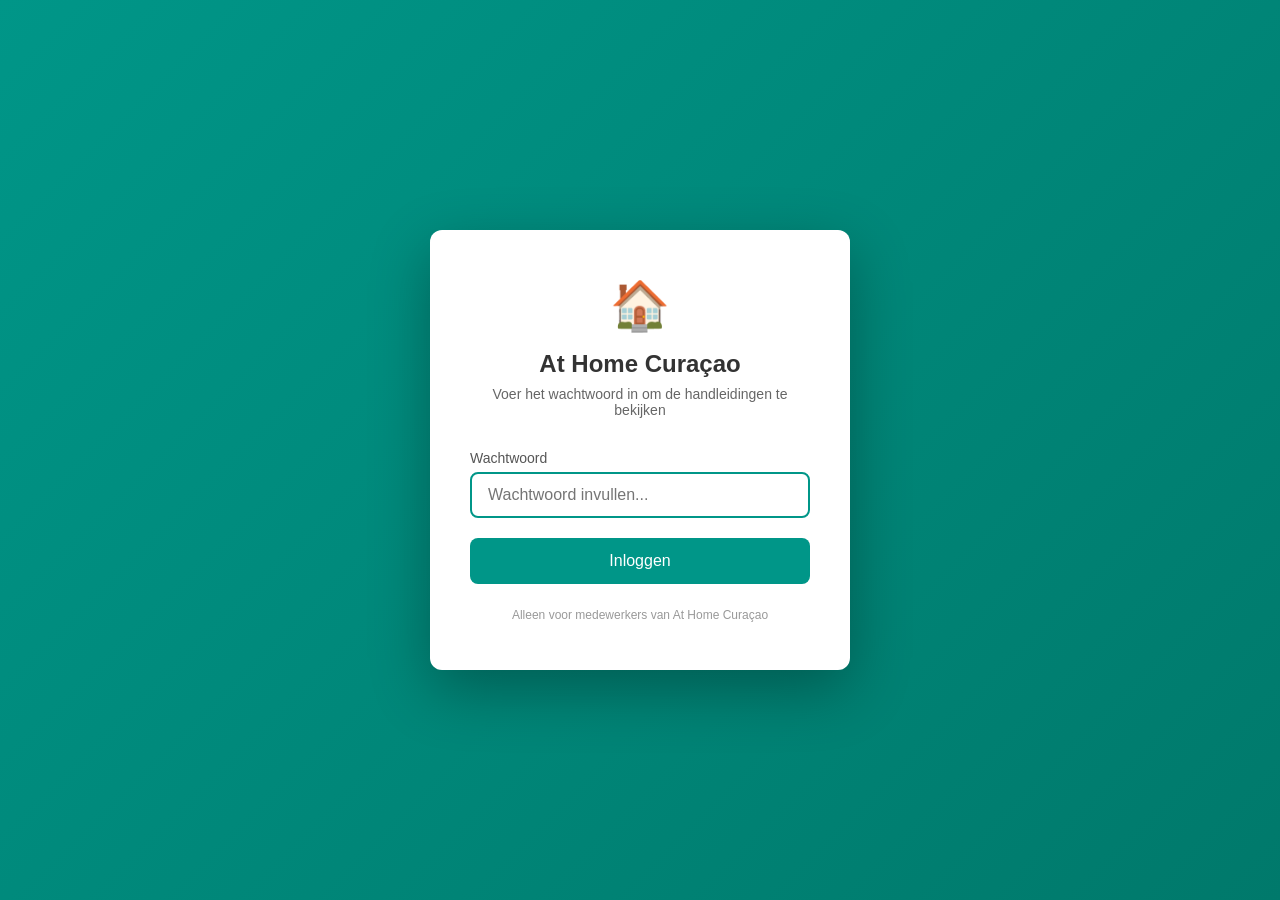
==== docs/login/index.html @ 905f3cb6 "Handleidingen At Home Curaçao - WordPress & Perfectview CRM - 25 pagina's met 68 screenshots - WordP" ====
<!DOCTYPE html>
<html lang="nl">
<head>
  <meta charset="UTF-8">
  <meta name="viewport" content="width=device-width, initial-scale=1.0">
  <title>Inloggen — At Home Curaçao Handleidingen</title>
  <meta name="robots" content="noindex, nofollow">
  <style>
    * { margin: 0; padding: 0; box-sizing: border-box; }
    body {
      font-family: 'Roboto', -apple-system, BlinkMacSystemFont, sans-serif;
      background: linear-gradient(135deg, #009688 0%, #00796b 100%);
      min-height: 100vh;
      display: flex;
      align-items: center;
      justify-content: center;
    }
    .login-card {
      background: white;
      border-radius: 12px;
      padding: 48px 40px;
      max-width: 420px;
      width: 90%;
      box-shadow: 0 20px 60px rgba(0,0,0,0.3);
      text-align: center;
    }
    .login-card h1 {
      font-size: 24px;
      color: #333;
      margin-bottom: 8px;
    }
    .login-card .subtitle {
      color: #666;
      font-size: 14px;
      margin-bottom: 32px;
    }
    .login-card .icon {
      font-size: 48px;
      margin-bottom: 16px;
    }
    .form-group {
      margin-bottom: 20px;
      text-align: left;
    }
    .form-group label {
      display: block;
      font-size: 14px;
      font-weight: 500;
      color: #555;
      margin-bottom: 6px;
    }
    .form-group input {
      width: 100%;
      padding: 12px 16px;
      border: 2px solid #e0e0e0;
      border-radius: 8px;
      font-size: 16px;
      transition: border-color 0.2s;
      outline: none;
    }
    .form-group input:focus {
      border-color: #009688;
    }
    .error {
      color: #d32f2f;
      font-size: 13px;
      margin-top: 6px;
      display: none;
    }
    .btn {
      width: 100%;
      padding: 14px;
      background: #009688;
      color: white;
      border: none;
      border-radius: 8px;
      font-size: 16px;
      font-weight: 500;
      cursor: pointer;
      transition: background 0.2s;
    }
    .btn:hover { background: #00796b; }
    .footer {
      margin-top: 24px;
      color: #999;
      font-size: 12px;
    }
  </style>
</head>
<body>
  <div class="login-card">
    <div class="icon">🏠</div>
    <h1>At Home Curaçao</h1>
    <p class="subtitle">Voer het wachtwoord in om de handleidingen te bekijken</p>
    <form id="loginForm">
      <div class="form-group">
        <label for="password">Wachtwoord</label>
        <input type="password" id="password" placeholder="Wachtwoord invullen..." autofocus>
        <p class="error" id="errorMsg">Onjuist wachtwoord. Neem contact op met je leidinggevende.</p>
      </div>
      <button type="submit" class="btn">Inloggen</button>
    </form>
    <p class="footer">Alleen voor medewerkers van At Home Curaçao</p>
  </div>

  <script>
    // SHA-256 hash van het juiste wachtwoord
    const VALID_HASH = "23373fc8a39bf99cf39e5443a6e12dc930c90f464ea8173f2a81758c0d349593";
    const STORAGE_KEY = "athome_auth";

    async function sha256(message) {
      const msgBuffer = new TextEncoder().encode(message);
      const hashBuffer = await crypto.subtle.digest('SHA-256', msgBuffer);
      const hashArray = Array.from(new Uint8Array(hashBuffer));
      return hashArray.map(b => b.toString(16).padStart(2, '0')).join('');
    }

    document.getElementById('loginForm').addEventListener('submit', async function(e) {
      e.preventDefault();
      const password = document.getElementById('password').value;
      const hash = await sha256(password);

      if (hash === VALID_HASH) {
        sessionStorage.setItem(STORAGE_KEY, VALID_HASH);
        // Redirect to home page
        const basePath = window.location.pathname.replace(/login\/?$/, '');
        window.location.href = basePath || '/';
      } else {
        document.getElementById('errorMsg').style.display = 'block';
        document.getElementById('password').value = '';
        document.getElementById('password').focus();
      }
    });
  </script>
</body>
</html>
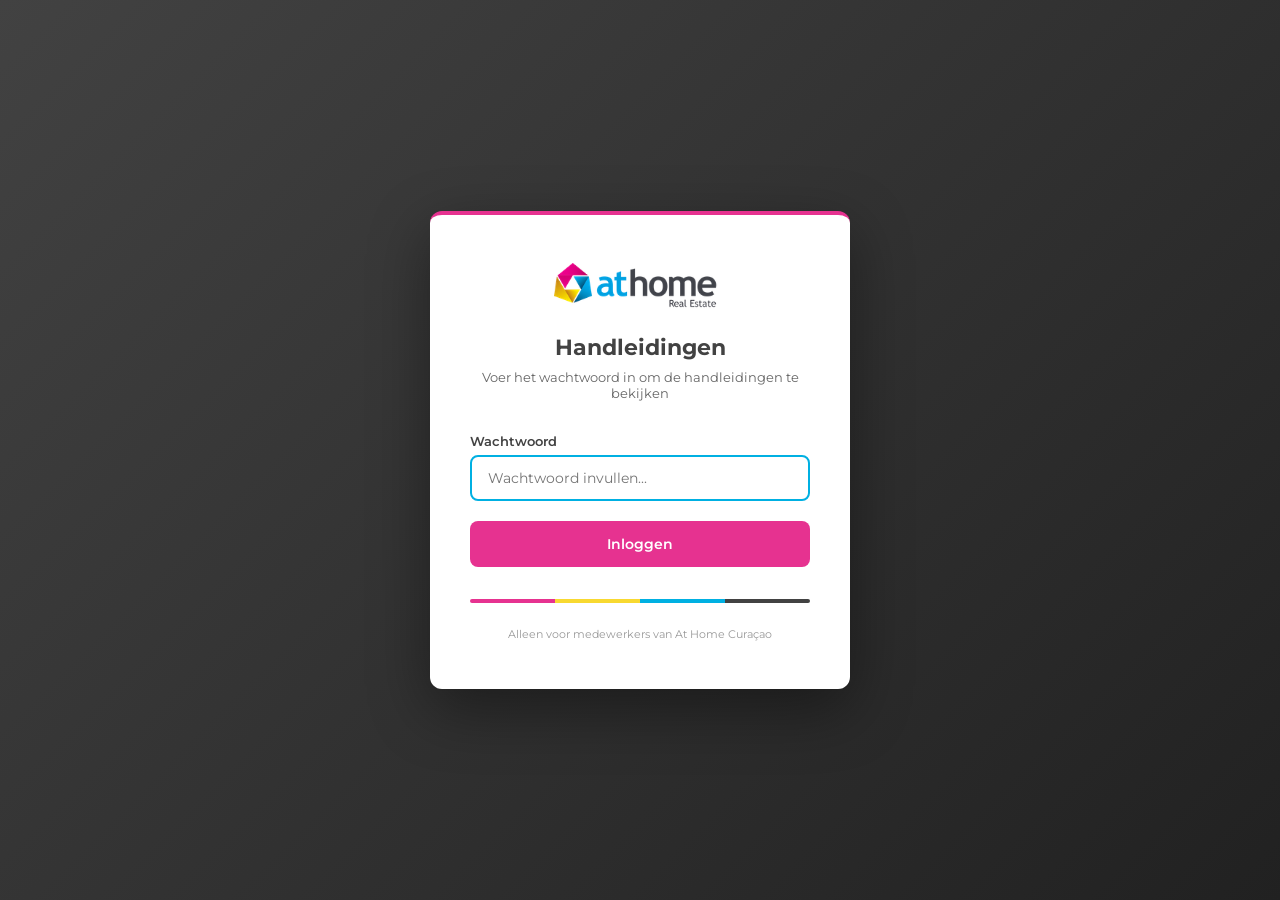
==== commit a773d79f: "Huisstijl At Home Curaçao toepassen - Kleuren: Wolfram Grijs #424242, Fuchsia #E63290, Geel #F8D931," ====
--- a/docs/login/index.html
+++ b/docs/login/index.html
@@ -5,15 +5,19 @@
   <meta name="viewport" content="width=device-width, initial-scale=1.0">
   <title>Inloggen — At Home Curaçao Handleidingen</title>
   <meta name="robots" content="noindex, nofollow">
+  <link rel="preconnect" href="https://fonts.googleapis.com">
+  <link rel="preconnect" href="https://fonts.gstatic.com" crossorigin>
+  <link href="https://fonts.googleapis.com/css2?family=Montserrat:wght@400;500;600;700&display=swap" rel="stylesheet">
   <style>
     * { margin: 0; padding: 0; box-sizing: border-box; }
     body {
-      font-family: 'Roboto', -apple-system, BlinkMacSystemFont, sans-serif;
-      background: linear-gradient(135deg, #009688 0%, #00796b 100%);
+      font-family: 'Montserrat', -apple-system, BlinkMacSystemFont, sans-serif;
+      background: linear-gradient(135deg, #424242 0%, #212121 100%);
       min-height: 100vh;
       display: flex;
       align-items: center;
       justify-content: center;
+      font-size: 11px;
     }
     .login-card {
       background: white;
@@ -21,22 +25,27 @@
       padding: 48px 40px;
       max-width: 420px;
       width: 90%;
-      box-shadow: 0 20px 60px rgba(0,0,0,0.3);
+      box-shadow: 0 20px 60px rgba(0,0,0,0.4);
       text-align: center;
+      border-top: 4px solid #E63290;
+    }
+    .login-card .logo {
+      margin-bottom: 20px;
+    }
+    .login-card .logo img {
+      height: 48px;
+      width: auto;
     }
     .login-card h1 {
-      font-size: 24px;
-      color: #333;
+      font-size: 22px;
+      font-weight: 700;
+      color: #424242;
       margin-bottom: 8px;
     }
     .login-card .subtitle {
       color: #666;
-      font-size: 14px;
+      font-size: 13px;
       margin-bottom: 32px;
-    }
-    .login-card .icon {
-      font-size: 48px;
-      margin-bottom: 16px;
     }
     .form-group {
       margin-bottom: 20px;
@@ -44,9 +53,9 @@
     }
     .form-group label {
       display: block;
-      font-size: 14px;
-      font-weight: 500;
-      color: #555;
+      font-size: 13px;
+      font-weight: 600;
+      color: #424242;
       margin-bottom: 6px;
     }
     .form-group input {
@@ -54,43 +63,62 @@
       padding: 12px 16px;
       border: 2px solid #e0e0e0;
       border-radius: 8px;
-      font-size: 16px;
+      font-size: 14px;
+      font-family: 'Montserrat', sans-serif;
       transition: border-color 0.2s;
       outline: none;
     }
     .form-group input:focus {
-      border-color: #009688;
+      border-color: #00B0E2;
     }
     .error {
-      color: #d32f2f;
-      font-size: 13px;
+      color: #E63290;
+      font-size: 12px;
+      font-weight: 500;
       margin-top: 6px;
       display: none;
     }
     .btn {
       width: 100%;
       padding: 14px;
-      background: #009688;
+      background: #E63290;
       color: white;
       border: none;
       border-radius: 8px;
-      font-size: 16px;
-      font-weight: 500;
+      font-size: 14px;
+      font-weight: 600;
+      font-family: 'Montserrat', sans-serif;
       cursor: pointer;
       transition: background 0.2s;
     }
-    .btn:hover { background: #00796b; }
+    .btn:hover { background: #c42a7a; }
     .footer {
       margin-top: 24px;
       color: #999;
-      font-size: 12px;
+      font-size: 11px;
     }
+    .color-bar {
+      display: flex;
+      height: 4px;
+      margin-top: 32px;
+      border-radius: 2px;
+      overflow: hidden;
+    }
+    .color-bar span {
+      flex: 1;
+    }
+    .color-bar .c1 { background: #E63290; }
+    .color-bar .c2 { background: #F8D931; }
+    .color-bar .c3 { background: #00B0E2; }
+    .color-bar .c4 { background: #424242; }
   </style>
 </head>
 <body>
   <div class="login-card">
-    <div class="icon">🏠</div>
-    <h1>At Home Curaçao</h1>
+    <div class="logo">
+      <img src="../images/logo-athome.png" alt="At Home Curaçao">
+    </div>
+    <h1>Handleidingen</h1>
     <p class="subtitle">Voer het wachtwoord in om de handleidingen te bekijken</p>
     <form id="loginForm">
       <div class="form-group">
@@ -100,12 +128,17 @@
       </div>
       <button type="submit" class="btn">Inloggen</button>
     </form>
+    <div class="color-bar">
+      <span class="c1"></span>
+      <span class="c2"></span>
+      <span class="c3"></span>
+      <span class="c4"></span>
+    </div>
     <p class="footer">Alleen voor medewerkers van At Home Curaçao</p>
   </div>
 
   <script>
-    // SHA-256 hash van het juiste wachtwoord
-    const VALID_HASH = "23373fc8a39bf99cf39e5443a6e12dc930c90f464ea8173f2a81758c0d349593";
+    const VALID_HASH = "b353b42c4c7902afdd13232f4028a6337266f33e73f443b3fb8ffb4064fa926f";
     const STORAGE_KEY = "athome_auth";
 
     async function sha256(message) {
@@ -122,7 +155,6 @@
 
       if (hash === VALID_HASH) {
         sessionStorage.setItem(STORAGE_KEY, VALID_HASH);
-        // Redirect to home page
         const basePath = window.location.pathname.replace(/login\/?$/, '');
         window.location.href = basePath || '/';
       } else {
